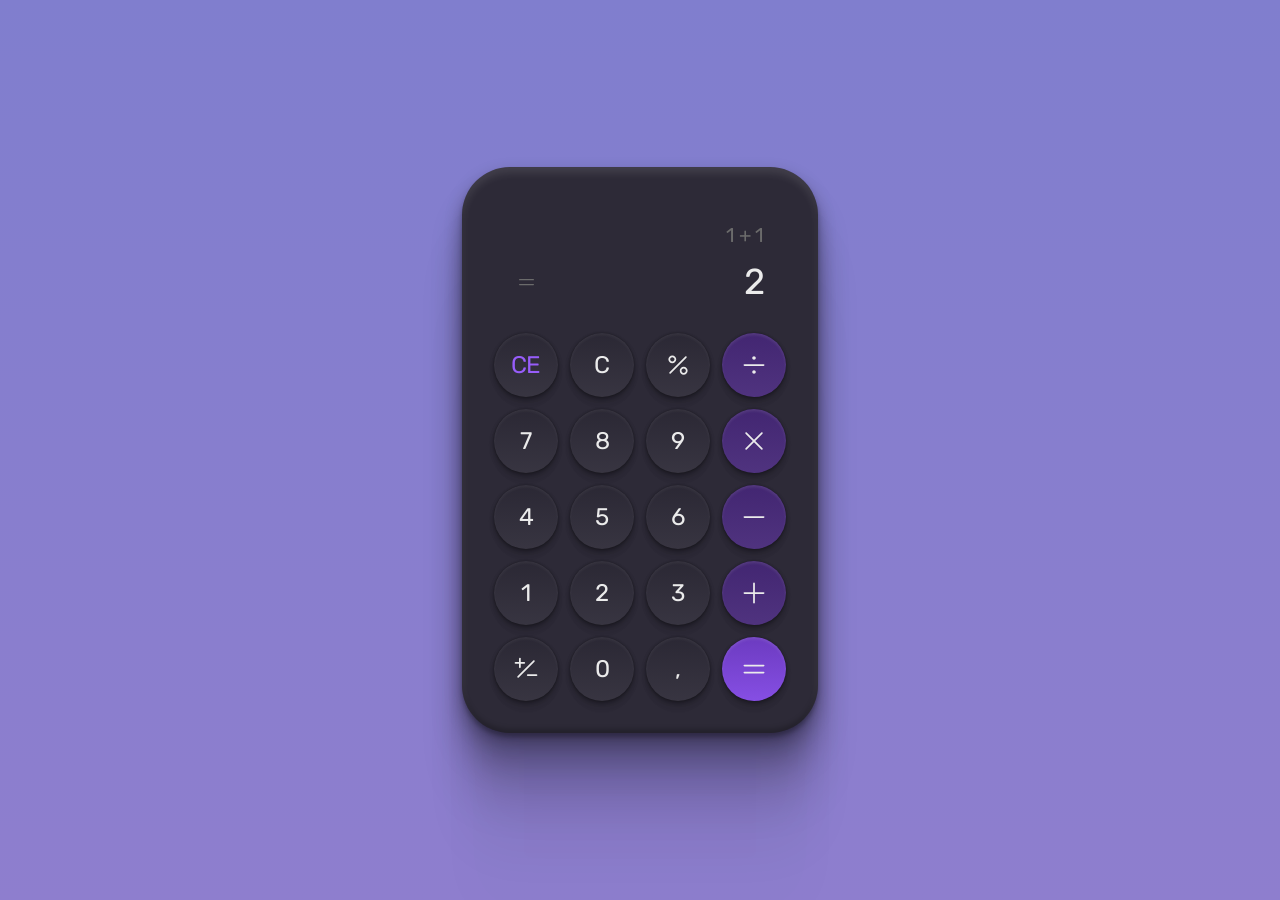
==== index.html @ 5751ca9e "boraCodar05 Só html e css" ====
<!DOCTYPE html>
<html lang="pt-BR">
<head>
    <link rel="icon" href="https://cdn2.iconfinder.com/data/icons/ios7-inspired-mac-icon-set/512/Calculator_512.png" type="image/x-icon" >
    <link rel="preconnect" href="https://fonts.googleapis.com">
    <link rel="preconnect" href="https://fonts.gstatic.com" crossorigin>
    <link href="https://fonts.googleapis.com/css2?family=Rubik&display=swap" rel="stylesheet">
    <meta charset="UTF-8">
    <meta http-equiv="X-UA-Compatible" content="IE=edge">
    <meta name="viewport" content="width=device-width, initial-scale=1.0">
    <title>Calculadora</title>
    <link rel="stylesheet" href="./assets/css/style.css">
</head>
<body>
    <div id="calculator">
        <div id="display">
            <div id="last-calc">1 + 1</div>
            <div id="result">
                <img src="./assets/eguals.svg" alt="Sinal de igual">
                <span>2</span>
            </div>
        </div>
        <div id="keyboard">
            <button class="secondary">CE</button>
            <button>C</button>
            <button><img src="./assets/porcentagem.svg" alt="sinal de porcentagem"></button>
            <button class="tertiary"><img src="./assets/divide.svg" alt="sinal de divisão"></button>
            <button>7</button>
            <button>8</button>
            <button>9</button>
            <button class="tertiary"><img src="./assets/multiplica.svg" alt="sinal de multiplicação"></button>
            <button>4</button>
            <button>5</button>
            <button>6</button>
            <button class="tertiary"><img src="./assets/substituição.svg" alt="sinal de substituição"></button>
            <button>1</button>
            <button>2</button>
            <button>3</button>
            <button class="tertiary"><img src="./assets/soma.svg" alt="sinal de soma"></button>
            <button><img src="./assets/maisemenos.svg" alt="mais ou menos"></button>
            <button>0</button>
            <button>,</button>
            <button class="quartiary"><img src="./assets/igual.svg" alt="sinal de igual"></button>
        </div>
    </div>

    <script src="./assets/js/index.js"></script>
</body>
</html>
---- assets/css/style.css ----
* {
    margin: 0;
    padding: 0;
    box-sizing: border-box;
}

body {
    width: 100vw;
    height: 100vh;

    background: linear-gradient(180deg, #807ECE 0%, #8E7ECE 100%);

    display: grid;
    place-items: center;
}

body * {
    font-family: 'Rubik';
    letter-spacing: -0.02em;
}

#calculator {
width: 356px;
height: 566px;

background: #2D2A37;
box-shadow: 0px 4px 4px rgba(0, 0, 0, 0.25), 0px 188px 52px rgba(0, 0, 0, 0.01), 0px 120px 48px rgba(0, 0, 0, 0.04), 0px 68px 41px rgba(0, 0, 0, 0.15), 0px 30px 30px rgba(0, 0, 0, 0.26), 0px 8px 17px rgba(0, 0, 0, 0.29), inset 0px 6px 8px rgba(255, 255, 255, 0.1), inset 0px -4px 5px rgba(0, 0, 0, 0.22);
border-radius: 48px;
}

#display {
    margin-top: 54px;
    padding-inline: 54px;
}

#last-calc {
    text-align: right;
    font-size: 20px;
    line-height: 140%;
    color: #6B6B6B;
}

#result {
    margin-top: 8px;
    display: flex;
    justify-content: space-between;
}

#result span {
    font-size: 36px;
    line-height: 140%;
    color: #EBEBEB;
}
 
#keyboard {
    margin-top: 26px;
    margin-inline: 32px;

    display: grid;
    grid-template-columns: repeat(4, 1fr);
    gap: 12px;
}

button {
    border: 0;
    width: 64px;
    height: 64px;
    background: linear-gradient(180deg, rgba(0, 0, 0, 0.05) 0%, rgba(255, 255, 255, 0.05) 100%), #2D2A37;
    box-shadow: 0px 11px 7px rgba(0, 0, 0, 0.01), 0px 7px 7px rgba(0, 0, 0, 0.04), 0px 4px 6px rgba(0, 0, 0, 0.1), 0px 2px 4px rgba(0, 0, 0, 0.26), 0px 0px 2px rgba(0, 0, 0, 0.29), inset 0px 2px 3px rgba(255, 255, 255, 0.06);
    border-radius: 999px;

    font-size: 24px;
    line-height: 28px;
    color: #EBEBEB;

    display: flex;
    align-items: center;
    justify-content: center;
}

.secondary {
    color: #975DFA;
}

.tertiary {
    background: linear-gradient(180deg, rgba(0, 0, 0, 0.05) 0.01%, rgba(255, 255, 255, 0.05) 100%), #462878;
    box-shadow: 0px 11px 7px rgba(0, 0, 0, 0.01), 0px 7px 7px rgba(0, 0, 0, 0.04), 0px 4px 6px rgba(0, 0, 0, 0.1), 0px 2px 4px rgba(0, 0, 0, 0.26), 0px 0px 2px rgba(0, 0, 0, 0.29), inset 0px 2px 3px rgba(255, 255, 255, 0.1);    
}

.quartiary{
    background: linear-gradient(180deg, rgba(0, 0, 0, 0.15) 0%, rgba(255, 255, 255, 0.05) 100%), #7F45E2;
    box-shadow: 0px 11px 7px rgba(0, 0, 0, 0.01), 0px 7px 7px rgba(0, 0, 0, 0.04), 0px 4px 6px rgba(0, 0, 0, 0.1), 0px 2px 4px rgba(0, 0, 0, 0.26), 0px 0px 2px rgba(0, 0, 0, 0.29), inset 0px 2px 3px rgba(255, 255, 255, 0.1);
}
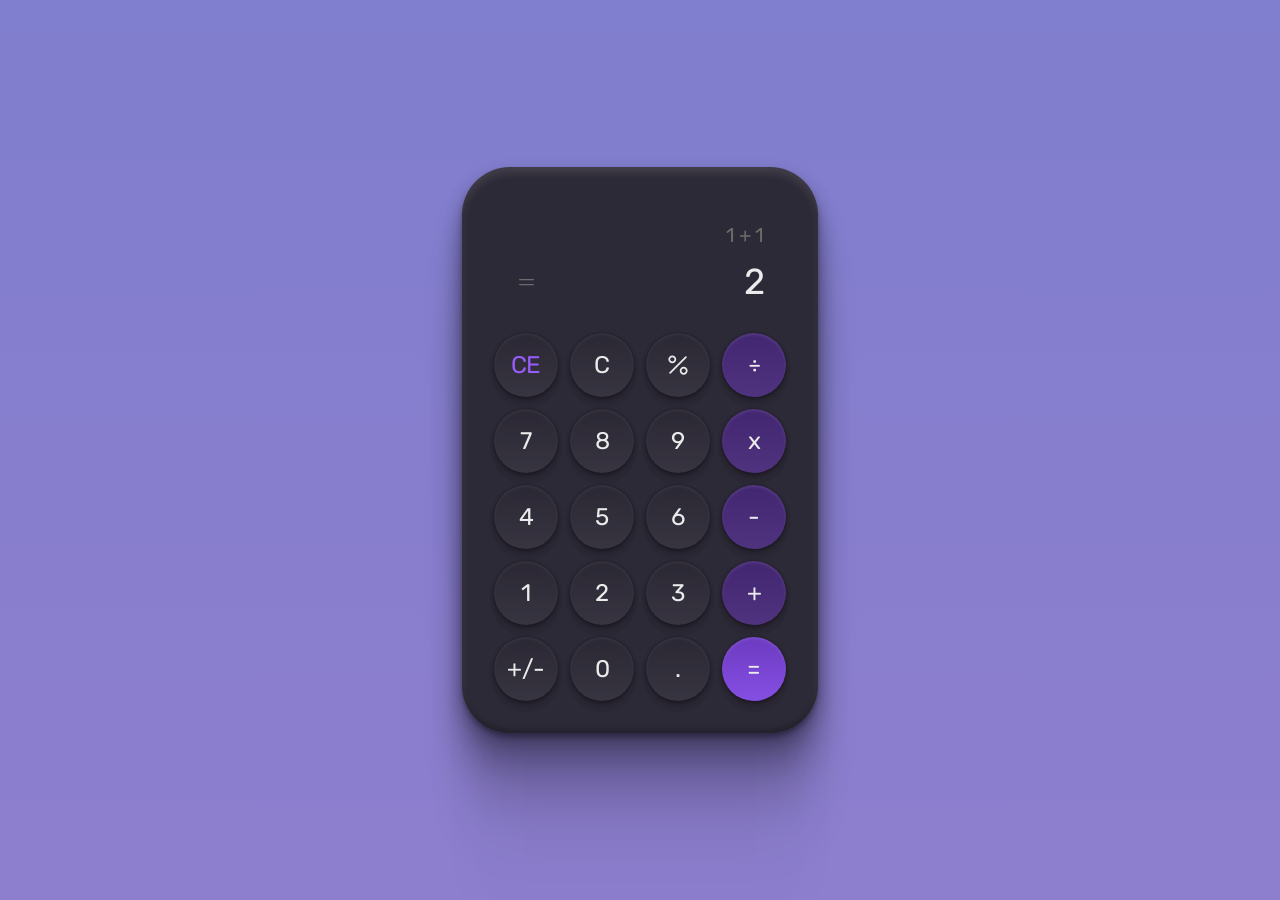
==== commit 4d670e2f: "1.0" ====
--- a/index.html
+++ b/index.html
@@ -14,8 +14,8 @@
 <body>
     <div id="calculator">
         <div id="display">
-            <div id="last-calc">1 + 1</div>
-            <div id="result">
+            <div id="previous-operation">1 + 1</div>
+            <div id="current-operation">
                 <img src="./assets/eguals.svg" alt="Sinal de igual">
                 <span>2</span>
             </div>
@@ -24,23 +24,23 @@
             <button class="secondary">CE</button>
             <button>C</button>
             <button><img src="./assets/porcentagem.svg" alt="sinal de porcentagem"></button>
-            <button class="tertiary"><img src="./assets/divide.svg" alt="sinal de divisão"></button>
-            <button>7</button>
-            <button>8</button>
-            <button>9</button>
-            <button class="tertiary"><img src="./assets/multiplica.svg" alt="sinal de multiplicação"></button>
-            <button>4</button>
-            <button>5</button>
-            <button>6</button>
-            <button class="tertiary"><img src="./assets/substituição.svg" alt="sinal de substituição"></button>
-            <button>1</button>
-            <button>2</button>
-            <button>3</button>
-            <button class="tertiary"><img src="./assets/soma.svg" alt="sinal de soma"></button>
-            <button><img src="./assets/maisemenos.svg" alt="mais ou menos"></button>
-            <button>0</button>
-            <button>,</button>
-            <button class="quartiary"><img src="./assets/igual.svg" alt="sinal de igual"></button>
+            <button class="tertiary">÷</button>
+            <button class="number">7</button>
+            <button class="number">8</button>
+            <button class="number">9</button>
+            <button class="tertiary">x</button>
+            <button class="number">4</button>
+            <button class="number">5</button>
+            <button class="number">6</button>
+            <button class="tertiary">-</button>
+            <button class="number">1</button>
+            <button class="number">2</button>
+            <button class="number">3</button>
+            <button class="tertiary">+</button>
+            <button>+/-</button>
+            <button class="number">0</button>
+            <button class="number">.</button>
+            <button class="quartiary">=</button>
         </div>
     </div>
 
--- a/assets/css/style.css
+++ b/assets/css/style.css
@@ -33,20 +33,20 @@
     padding-inline: 54px;
 }
 
-#last-calc {
+#previous-operation {
     text-align: right;
     font-size: 20px;
     line-height: 140%;
     color: #6B6B6B;
 }
 
-#result {
+#current-operation {
     margin-top: 8px;
     display: flex;
     justify-content: space-between;
 }
 
-#result span {
+#current-operation span {
     font-size: 36px;
     line-height: 140%;
     color: #EBEBEB;
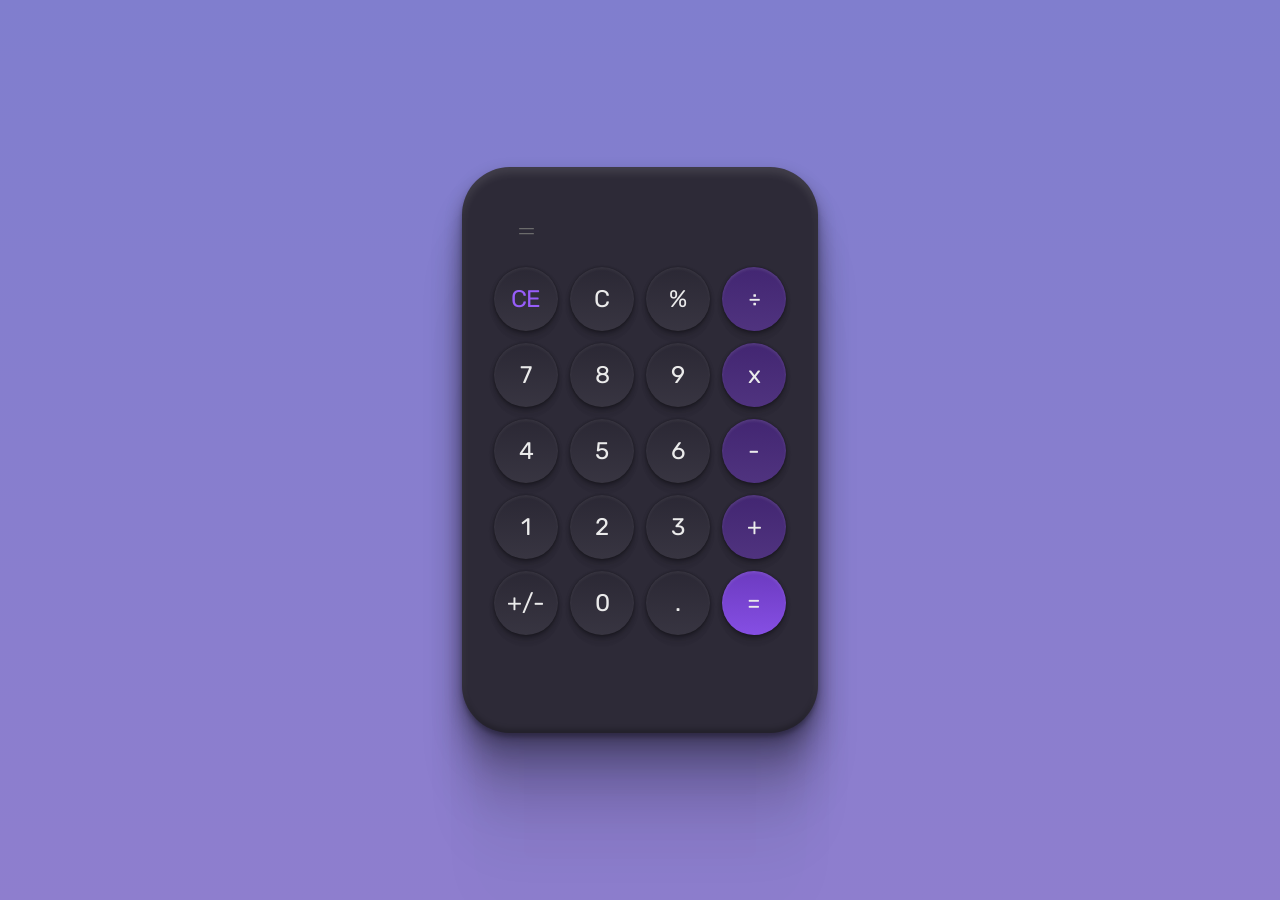
==== commit 552810ef: "2.0" ====
--- a/index.html
+++ b/index.html
@@ -14,16 +14,16 @@
 <body>
     <div id="calculator">
         <div id="display">
-            <div id="previous-operation">1 + 1</div>
+            <div id="previous-operation"></div>
             <div id="current-operation">
                 <img src="./assets/eguals.svg" alt="Sinal de igual">
-                <span>2</span>
+                <span></span>
             </div>
         </div>
         <div id="keyboard">
             <button class="secondary">CE</button>
             <button>C</button>
-            <button><img src="./assets/porcentagem.svg" alt="sinal de porcentagem"></button>
+            <button>%</button>
             <button class="tertiary">÷</button>
             <button class="number">7</button>
             <button class="number">8</button>
